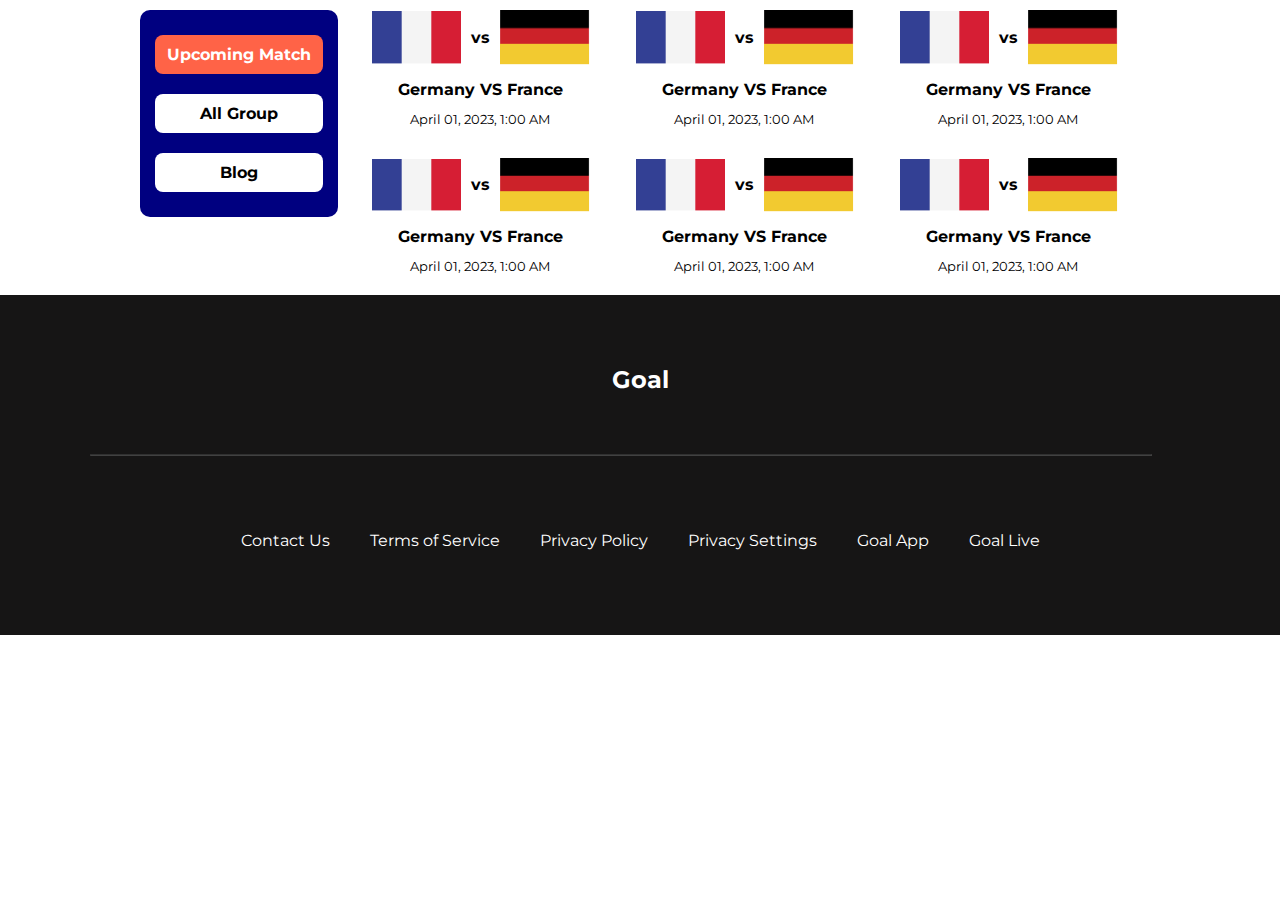
==== page.html @ c51fdcc8 "added" ====
<!DOCTYPE html>
<html lang="en">
  <head>
    <meta charset="UTF-8" />
    <meta http-equiv="X-UA-Compatible" content="IE=edge" />
    <meta name="viewport" content="width=device-width, initial-scale=1.0" />
    <title>Document</title>
    <link rel="stylesheet" href="./css/style.css" />
    <link
      href="https://fonts.googleapis.com/css2?family=Montserrat:wght@400;500;600;700&family=Roboto:wght@400;700&family=The+Nautigal:wght@700&display=swap"
      rel="stylesheet"
    />
  </head>
  <body>
    <section class="section-main container">
      <div class="select-btn-container flex-container">
        <div class="flex-item">
          <a class="btn active">Upcoming Match</a>
        </div>
        <div class="flex-item">
          <a class="btn">All Group</a>
        </div>
        <div class="flex-item">
          <a class="btn">Blog</a>
        </div>
      </div>
      <div class="flex-container card-container">
        <div class="flex-item card2">
          <div class="card2-container">
           <div class="card2-top">
              <img src="./assets/Flag.png" alt="">
              <span>vs</span>
              <img src="./assets/germany Flag.png" alt="">
           </div>
           <div class="card2-details">
            <h4>Germany VS France</h4>
            <p><small> April 01, 2023, 1:00 AM </small></p>
           </div>
          </div>
        </div>
        <div class="flex-item card2">
          <div class="card2-container">
           <div class="card2-top">
              <img src="./assets/Flag.png" alt="">
              <span>vs</span>
              <img src="./assets/germany Flag.png" alt="">
           </div>
           <div class="card2-details">
            <h4>Germany VS France</h4>
            <p><small> April 01, 2023, 1:00 AM </small></p>
           </div>
          </div>
        </div>
        <div class="flex-item card2">
          <div class="card2-container">
           <div class="card2-top">
              <img src="./assets/Flag.png" alt="">
              <span>vs</span>
              <img src="./assets/germany Flag.png" alt="">
           </div>
           <div class="card2-details">
            <h4>Germany VS France</h4>
            <p><small> April 01, 2023, 1:00 AM </small></p>
           </div>
          </div>
        </div>
        <div class="flex-item card2">
          <div class="card2-container">
           <div class="card2-top">
              <img src="./assets/Flag.png" alt="">
              <span>vs</span>
              <img src="./assets/germany Flag.png" alt="">
           </div>
           <div class="card2-details">
            <h4>Germany VS France</h4>
            <p><small> April 01, 2023, 1:00 AM </small></p>
           </div>
          </div>
        </div>
        <div class="flex-item card2">
          <div class="card2-container">
           <div class="card2-top">
              <img src="./assets/Flag.png" alt="">
              <span>vs</span>
              <img src="./assets/germany Flag.png" alt="">
           </div>
           <div class="card2-details">
            <h4>Germany VS France</h4>
            <p><small> April 01, 2023, 1:00 AM </small></p>
           </div>
          </div>
        </div>
        <div class="flex-item card2">
          <div class="card2-container">
           <div class="card2-top">
              <img src="./assets/Flag.png" alt="">
              <span>vs</span>
              <img src="./assets/germany Flag.png" alt="">
           </div>
           <div class="card2-details">
            <h4>Germany VS France</h4>
            <p><small> April 01, 2023, 1:00 AM </small></p>
           </div>
          </div>
        </div>
      </div>
      <div class="view-all-btn">
        <a class="btn active">View All</a>
      </div>
    </section>
    <footer class="footer-section">
      <div>
        <h2 class="footer-title">Goal</h2>
      </div>
      <hr>
      <div class="footer-menu flex-container container">
        <a href="#">Contact Us</a>
        <a href="#">Terms of Service</a>
        <a href="#">Privacy Policy</a>
        <a href="#">Privacy Settings</a>
        <a href="#">Goal App</a>
        <a href="#">Goal Live</a>
      </div>
    </footer>
  </body>
</html>
---- css/style.css ----
* {
  margin: 0;
  padding: 0;
  box-sizing: border-box;
}
body {
  font-family: "Montserrat", sans-serif;
}
.container {
  max-width: 80%;
  margin: auto;
}
.flex-container {
  display: flex;
  flex-wrap: wrap;
}
.flex-item {
  width: 100%;
}

/* styles for selected btns  */
.select-btn-container {
  margin-bottom: 20px;
}

.select-btn-container .flex-item {
  text-align: center;
} 

a , button {
  cursor: pointer;
  text-decoration: none;
}

.btn {
  padding: 10px 40px;
  border-radius: 8px;
  border: none;
  display: inline-block;
  margin: 3px 0;
  font-weight: 700;
  color: black;
}

/* styles for card  */
.card {
  padding: 10px;
}

.card img {
  width: 100%;
  border-top-left-radius: 10px;
  border-top-right-radius: 10px;
  height: 150px;
}

.card-details {
  padding: 15px;
}

.card button {
  padding: 5px 10px;
  border: 1px solid rgb(34, 33, 33);
  border-radius: 5px;
  background: transparent;
  font-weight: 700;
}

.card h4 {
  font-weight: 700;
  margin: 15px 0;
}

.card span {
  font-size: 13px;
  margin-left: 10px;
}

.btn.active {
  background: tomato;
  color: #fff;
}

.card-icons img {
  width: 15px;
  height: auto;
}

.icon {
  display: flex;
  align-items: center;
  margin-right: 15px;
}

/* styles for view-all-btn   */
.view-all-btn {
  display: none;
  text-align: center;
  margin: 40px 0;
}

.view-all-btn .btn {
  padding: 15px 30px;
}


/* styles for footer-section */
.footer-section {
  background: rgb(22, 21, 21);
  color: #fff;
}

.footer-section hr {
  width: 90%;
  margin: auto;
  opacity: 0.2;
}

.footer-title {
  font-weight: 700;
  text-align: center;
  padding: 20px 0;
}

.footer-menu {
  justify-content: center;
  flex-direction: column;
  text-align: center;
  padding: 20px 0;
}

.footer-menu a {
  color: #fff;
  padding: 15px 0;
}


/* styles for website2 card */

.card2 {
  padding: 10px;
  display: flex;
  align-items: center;
  justify-content: center;
}

.card2-container {
  width: 100%;
}

.card2-top {
  display: flex;
  align-items: center;
  margin-bottom: 15px;
  justify-content: center;
}

.card2-top img {
  width: 90px;
  height: 100%;
}

.card2-top span {
  margin: 0 10px;
  font-weight: 700;
}

.card2-details {
  text-align: center;
}

.card2-details h4 {
  margin: 10px 0;
}

.card2-details p {
  margin: 10px 0;
}
/* media queries for breakpoints */
@media only screen and (min-width: 768px) {
  .flex-item {
    width: 50%;
  }

  .select-btn-container .flex-item {
    width: 33.3333%;
  }

  .view-all-btn {
    display: block;
  }

  .btn {
    padding: 10px 20px;
  }

  .footer-menu {
    flex-direction: row;
  }

  .footer-menu a {
    padding: 15px 20px;
  }
}

@media only screen and (min-width: 1200px) {
  .container {
    max-width: 1000px;
  }
  .flex-item {
    width: 33.3333%;
  }

  .section-main {
    display: flex;
  }

  .select-btn-container {
    width: 200px;
  }

  .card-container {
    width: 80%;
  }

  .view-all-btn {
    display: none;
  }

  .select-btn-container .flex-item {
    width: 100%;
  }

  .select-btn-container {
    height: fit-content;
  }

  .select-btn-container {
    background-color: navy;
    margin-top: 10px;
    border-radius: 10px;
    padding: 15px;
    margin-right: 10px;
  }

  .select-btn-container .btn {
    width: 100%;
    margin: 10px 0;
    padding: 10px 0;
    width: 100%;
  }

  .select-btn-container .btn {
    background-color: #fff;
  }

  .select-btn-container .btn.btn.active {
    background: tomato;
  }

  .footer-section {
    padding: 50px;
  }

  .footer-section hr {
    margin: 40px;
  }
}
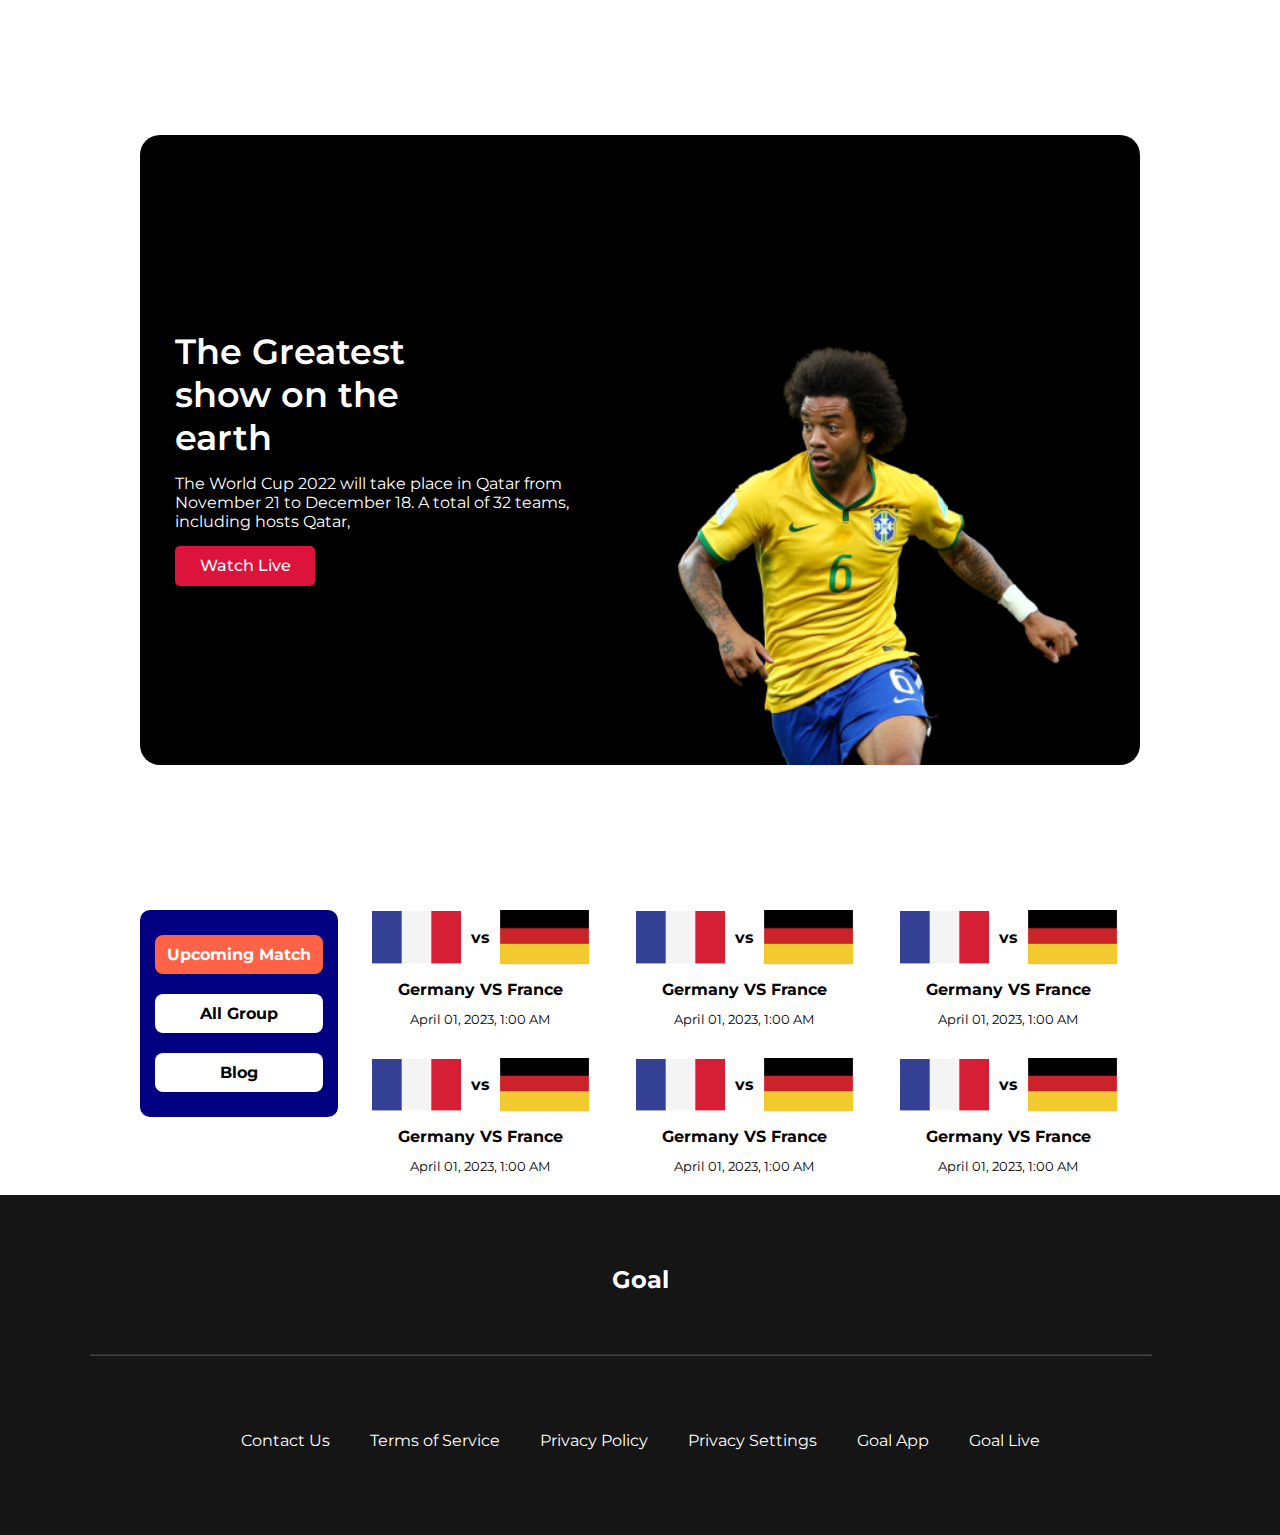
==== commit d73a4c3f: "added" ====
--- a/page.html
+++ b/page.html
@@ -12,6 +12,35 @@
     />
   </head>
   <body>
+    <section class="banner-section">
+      <div class="container">
+        <div class="hero-section">
+          <div class="flex-container">
+            <div class="banner-left">
+              <h1>
+                The Greatest <br />
+                show on the <br />
+                earth
+              </h1>
+              <p>
+                The World Cup 2022 will take place in Qatar from November 21 to
+                December 18. A total of 32 teams, including hosts Qatar,
+              </p>
+              <a href="#" class="banner-btn"
+                >Watch Live
+                <span class="btn-arrow"
+                  ><i class="fa-solid fa-arrow-right"></i></span
+              ></a>
+            </div>
+            <div class="banner-right">
+              <div class="banner-img">
+                <img src="./assets/Banner Image.png" alt="" />
+              </div>
+            </div>
+          </div>
+        </div>
+      </div>
+    </section>
     <section class="section-main container">
       <div class="select-btn-container flex-container">
         <div class="flex-item">
--- a/css/style.css
+++ b/css/style.css
@@ -6,16 +6,72 @@
 body {
   font-family: "Montserrat", sans-serif;
 }
+.flex-container {
+  display: flex;
+  flex-wrap: wrap;
+}
 .container {
   max-width: 80%;
-  margin: auto;
-}
-.flex-container {
+  margin: 0 auto;
+}
+.hero-section .flex-container {
   display: flex;
   flex-wrap: wrap;
+  height: 100%;
 }
 .flex-item {
   width: 100%;
+}
+.hero-section {
+  background: #000;
+  color: #fff;
+  height: 95vh;
+  border-radius: 8px;
+}
+.banner-left {
+  padding: 10px;
+  text-align: center;
+  margin-top: 15px;
+}
+.banner-btn {
+  width: 140px;
+  height: 40px;
+  background: crimson;
+  color: #fff;
+  font-weight: 500;
+  border: none;
+  border-radius: 5px;
+  padding: 8px 35px;
+  text-align: center;
+  text-decoration: none;
+  line-height: 40px;
+  outline: none;
+  transition: 0.5s;
+}
+.banner-btn:hover {
+  background: rgba(43, 42, 42, 0.849);
+}
+.btn-arrow i {
+  transition: 0.5s;
+}
+.banner-btn:hover .btn-arrow i {
+  transform: translateX(5px);
+}
+.banner-left p {
+  color: #fff;
+  font-size: 16px;
+  font-weight: 400;
+  padding: 10px 0;
+}
+.banner-right {
+  margin: 0 auto;
+  display: flex;
+  align-items: flex-end;
+}
+.banner-img img {
+  width: 250px;
+  margin-bottom: -4px;
+  overflow: hidden;
 }
 
 /* styles for selected btns  */
@@ -176,12 +232,53 @@
 .card2-details p {
   margin: 10px 0;
 }
-/* media queries for breakpoints */
 @media only screen and (min-width: 768px) {
   .flex-item {
     width: 50%;
   }
-
+  .hero-section .flex-container {
+    height: 100%;
+    flex-wrap: nowrap;
+  }
+  .hero-section {
+    height: 70vh;
+    border-radius: 20px;
+  }
+  .banner-left {
+    display: flex;
+    justify-content: center;
+    flex-direction: column;
+    text-align: left;
+    width: 50%;
+  }
+  .banner-left h1 {
+    color: #fff;
+    font-size: 35px;
+    font-weight: 600;
+  }
+  .banner-left p {
+    color: #fff;
+    font-size: 16px;
+    font-weight: 400;
+    padding: 15px 0;
+  }
+  .banner-img img {
+    width: 280px;
+  }
+  .hero-section {
+    display: flex;
+    align-items: center;
+    padding: 0px 25px;
+  }
+  .banner-btn {
+    padding: 0;
+  }
+  .banner-section {
+    display: flex;
+    align-items: center;
+    justify-content: center;
+    height: 100vh;
+  }
   .select-btn-container .flex-item {
     width: 33.3333%;
   }
@@ -202,7 +299,6 @@
     padding: 15px 20px;
   }
 }
-
 @media only screen and (min-width: 1200px) {
   .container {
     max-width: 1000px;
@@ -210,7 +306,21 @@
   .flex-item {
     width: 33.3333%;
   }
-
+  .hero-section .hero-section {
+    height: 100%;
+    display: flex;
+    align-items: center;
+    padding: 0px 30px;
+  }
+  .banner-section {
+    display: flex;
+    align-items: center;
+    justify-content: center;
+    height: 100vh;
+  }
+  .banner-img img {
+    width: 400px;
+  }
   .section-main {
     display: flex;
   }
@@ -265,4 +375,4 @@
   .footer-section hr {
     margin: 40px;
   }
-}
+}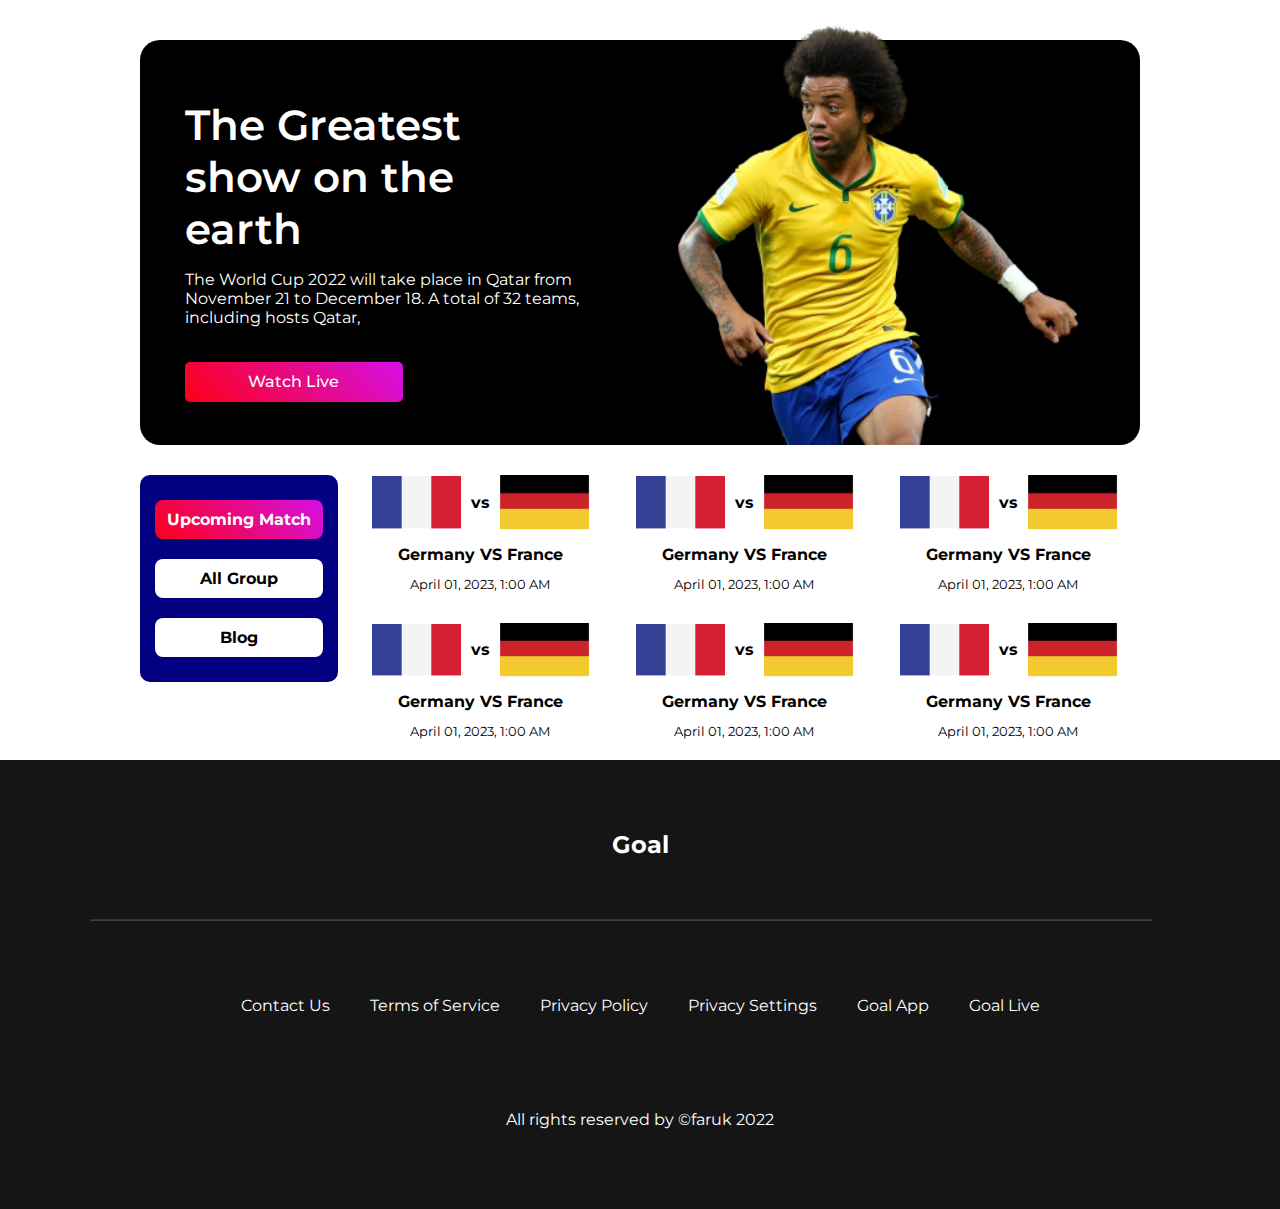
==== commit f0d6bbee: "added" ====
--- a/page.html
+++ b/page.html
@@ -10,6 +10,7 @@
       href="https://fonts.googleapis.com/css2?family=Montserrat:wght@400;500;600;700&family=Roboto:wght@400;700&family=The+Nautigal:wght@700&display=swap"
       rel="stylesheet"
     />
+    <link rel="stylesheet" href="https://cdnjs.cloudflare.com/ajax/libs/font-awesome/6.1.1/css/all.min.css" integrity="sha512-KfkfwYDsLkIlwQp6LFnl8zNdLGxu9YAA1QvwINks4PhcElQSvqcyVLLD9aMhXd13uQjoXtEKNosOWaZqXgel0g==" crossorigin="anonymous" referrerpolicy="no-referrer" />
   </head>
   <body>
     <section class="banner-section">
@@ -150,6 +151,23 @@
         <a href="#">Goal App</a>
         <a href="#">Goal Live</a>
       </div>
+      <div class="flex-container container social-icon">
+        <a href="https://github.com/farukhn" target="_blank"
+          ><i class="fa-brands fa-facebook"></i
+        ></a>
+        <a
+          href="https://www.linkedin.com/in/md-faruk-hossain-737851221/"
+          target="_blank"
+          ><i class="fa-brands fa-linkedin"></i
+        ></a>
+        <a
+          href="https://www.facebook.com/people/MD-Faruk-Hossain/100007170407807/"
+          target="_blank"
+        >
+          <i class="fa-brands fa-github"></i
+        ></a>
+      </div>
+      <p class="copyright-text">All rights reserved by ©faruk 2022</p>
     </footer>
   </body>
 </html>
--- a/css/style.css
+++ b/css/style.css
@@ -3,65 +3,108 @@
   padding: 0;
   box-sizing: border-box;
 }
+
 body {
   font-family: "Montserrat", sans-serif;
 }
+
 .flex-container {
   display: flex;
   flex-wrap: wrap;
 }
+
 .container {
-  max-width: 80%;
+  max-width: 90%;
   margin: 0 auto;
 }
+
 .hero-section .flex-container {
   display: flex;
   flex-wrap: wrap;
   height: 100%;
 }
+
 .flex-item {
   width: 100%;
 }
+
 .hero-section {
   background: #000;
   color: #fff;
-  height: 95vh;
+  height: 65vh;
   border-radius: 8px;
 }
+
+.hero-section:hover {
+  animation: bg-animate 3s linear infinite;
+}
+
+@keyframes bg-animate {
+    0%   {
+      background: linear-gradient(45deg, rgba(2,0,36,1) 0%, rgba(9,9,121,1) 39%, rgb(0, 89, 255) 100%);
+    }
+    25%  {
+      background: linear-gradient(60deg, rgba(2,0,36,1) 0%, rgba(9,9,121,1) 39%, rgb(0, 89, 255) 100%);
+    }
+    50%  {
+      background: linear-gradient(90deg, rgba(2,0,36,1) 0%, rgba(9,9,121,1) 39%, rgb(0, 89, 255) 100%);
+    }
+    75%  {
+      background: linear-gradient(60deg, rgba(2,0,36,1) 0%, rgba(9,9,121,1) 39%, rgb(0, 89, 255) 100%);
+    }
+    100% {
+      background: linear-gradient(45deg, rgba(2,0,36,1) 0%, rgba(9,9,121,1) 39%, rgb(0, 89, 255) 100%);
+    }
+}
+
+.banner-section {
+  padding-top: 20px;
+  box-sizing: content-box;
+}
+
 .banner-left {
   padding: 10px;
   text-align: center;
   margin-top: 15px;
 }
+
 .banner-btn {
-  width: 140px;
-  height: 40px;
-  background: crimson;
+  background: linear-gradient(45deg, rgba(252,0,22,1) 0%, rgba(213,16,230,1) 100%);
   color: #fff;
   font-weight: 500;
   border: none;
   border-radius: 5px;
-  padding: 8px 35px;
+  padding: 5px 20px;
   text-align: center;
   text-decoration: none;
   line-height: 40px;
   outline: none;
   transition: 0.5s;
-}
+  margin-top: 20px;
+  display: inline-block;
+}
+
 .banner-btn:hover {
   background: rgba(43, 42, 42, 0.849);
 }
+
 .btn-arrow i {
   transition: 0.5s;
 }
+
 .banner-btn:hover .btn-arrow i {
   transform: translateX(5px);
 }
+
+.banner-left {
+  padding:  0 55px;
+}
+
 .banner-left p {
   color: #fff;
   font-size: 16px;
   font-weight: 400;
-  padding: 10px 0;
+  padding: 20px 0;
 }
 .banner-right {
   margin: 0 auto;
@@ -76,7 +119,7 @@
 
 /* styles for selected btns  */
 .select-btn-container {
-  margin-bottom: 20px;
+  margin: 20px 0;
 }
 
 .select-btn-container .flex-item {
@@ -89,7 +132,7 @@
 }
 
 .btn {
-  padding: 10px 40px;
+  padding: 15px 40px;
   border-radius: 8px;
   border: none;
   display: inline-block;
@@ -133,7 +176,7 @@
 }
 
 .btn.active {
-  background: tomato;
+  background: linear-gradient(45deg, rgba(252,0,22,1) 0%, rgba(213,16,230,1) 100%);
   color: #fff;
 }
 
@@ -232,6 +275,26 @@
 .card2-details p {
   margin: 10px 0;
 }
+
+.social-icon {
+  display: flex;
+  justify-content: center;
+}
+.social-icon a {
+  color: #fff;
+  text-decoration: none;
+  font-size: 25px;
+}
+.social-icon i {
+  margin-left: 15px;
+}
+
+.copyright-text {
+  text-align: center;
+  color: #fff;
+  padding: 30px 0;
+}
+
 @media only screen and (min-width: 768px) {
   .flex-item {
     width: 50%;
@@ -241,44 +304,58 @@
     flex-wrap: nowrap;
   }
   .hero-section {
-    height: 70vh;
+    height: 45vh;
     border-radius: 20px;
   }
+
+  .banner-section {
+    padding-top: 40px;
+  }
+
   .banner-left {
     display: flex;
     justify-content: center;
     flex-direction: column;
     text-align: left;
     width: 50%;
-  }
+    padding: 0 20px;
+  }
+
   .banner-left h1 {
     color: #fff;
-    font-size: 35px;
+    font-size: 42px;
     font-weight: 600;
   }
+
   .banner-left p {
     color: #fff;
     font-size: 16px;
     font-weight: 400;
     padding: 15px 0;
   }
+
   .banner-img img {
-    width: 280px;
-  }
+    width: 300px;
+  }
+
   .hero-section {
     display: flex;
     align-items: center;
     padding: 0px 25px;
   }
+
   .banner-btn {
     padding: 0;
-  }
+    width: inherit;
+  }
+
   .banner-section {
     display: flex;
     align-items: center;
     justify-content: center;
-    height: 100vh;
-  }
+    height: 45vh;
+  }
+
   .select-btn-container .flex-item {
     width: 33.3333%;
   }
@@ -312,15 +389,17 @@
     align-items: center;
     padding: 0px 30px;
   }
+
   .banner-section {
     display: flex;
     align-items: center;
     justify-content: center;
-    height: 100vh;
-  }
+  }
+
   .banner-img img {
     width: 400px;
   }
+  
   .section-main {
     display: flex;
   }
@@ -335,6 +414,10 @@
 
   .view-all-btn {
     display: none;
+  }
+  
+  .section-main {
+    margin-top: 20px;
   }
 
   .select-btn-container .flex-item {
@@ -365,7 +448,7 @@
   }
 
   .select-btn-container .btn.btn.active {
-    background: tomato;
+    background: linear-gradient(45deg, rgba(252,0,22,1) 0%, rgba(213,16,230,1) 100%);
   }
 
   .footer-section {
